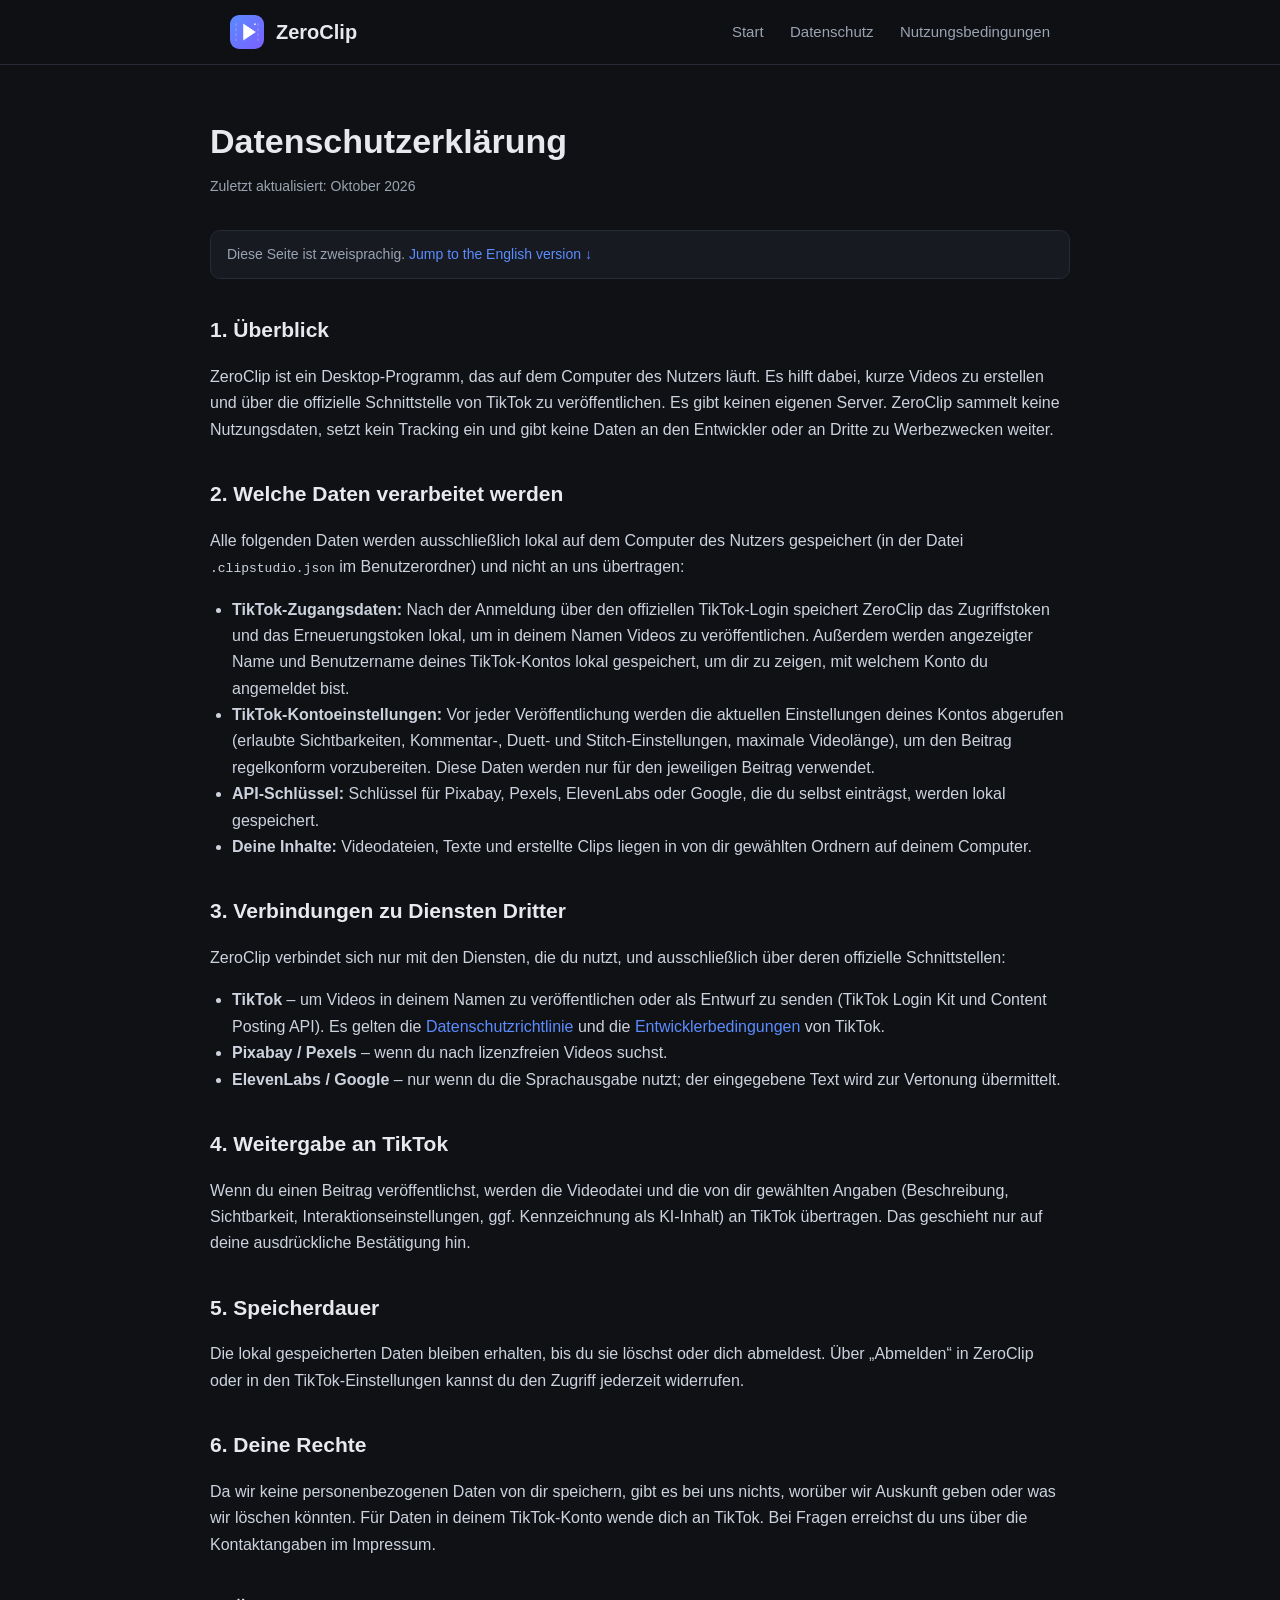
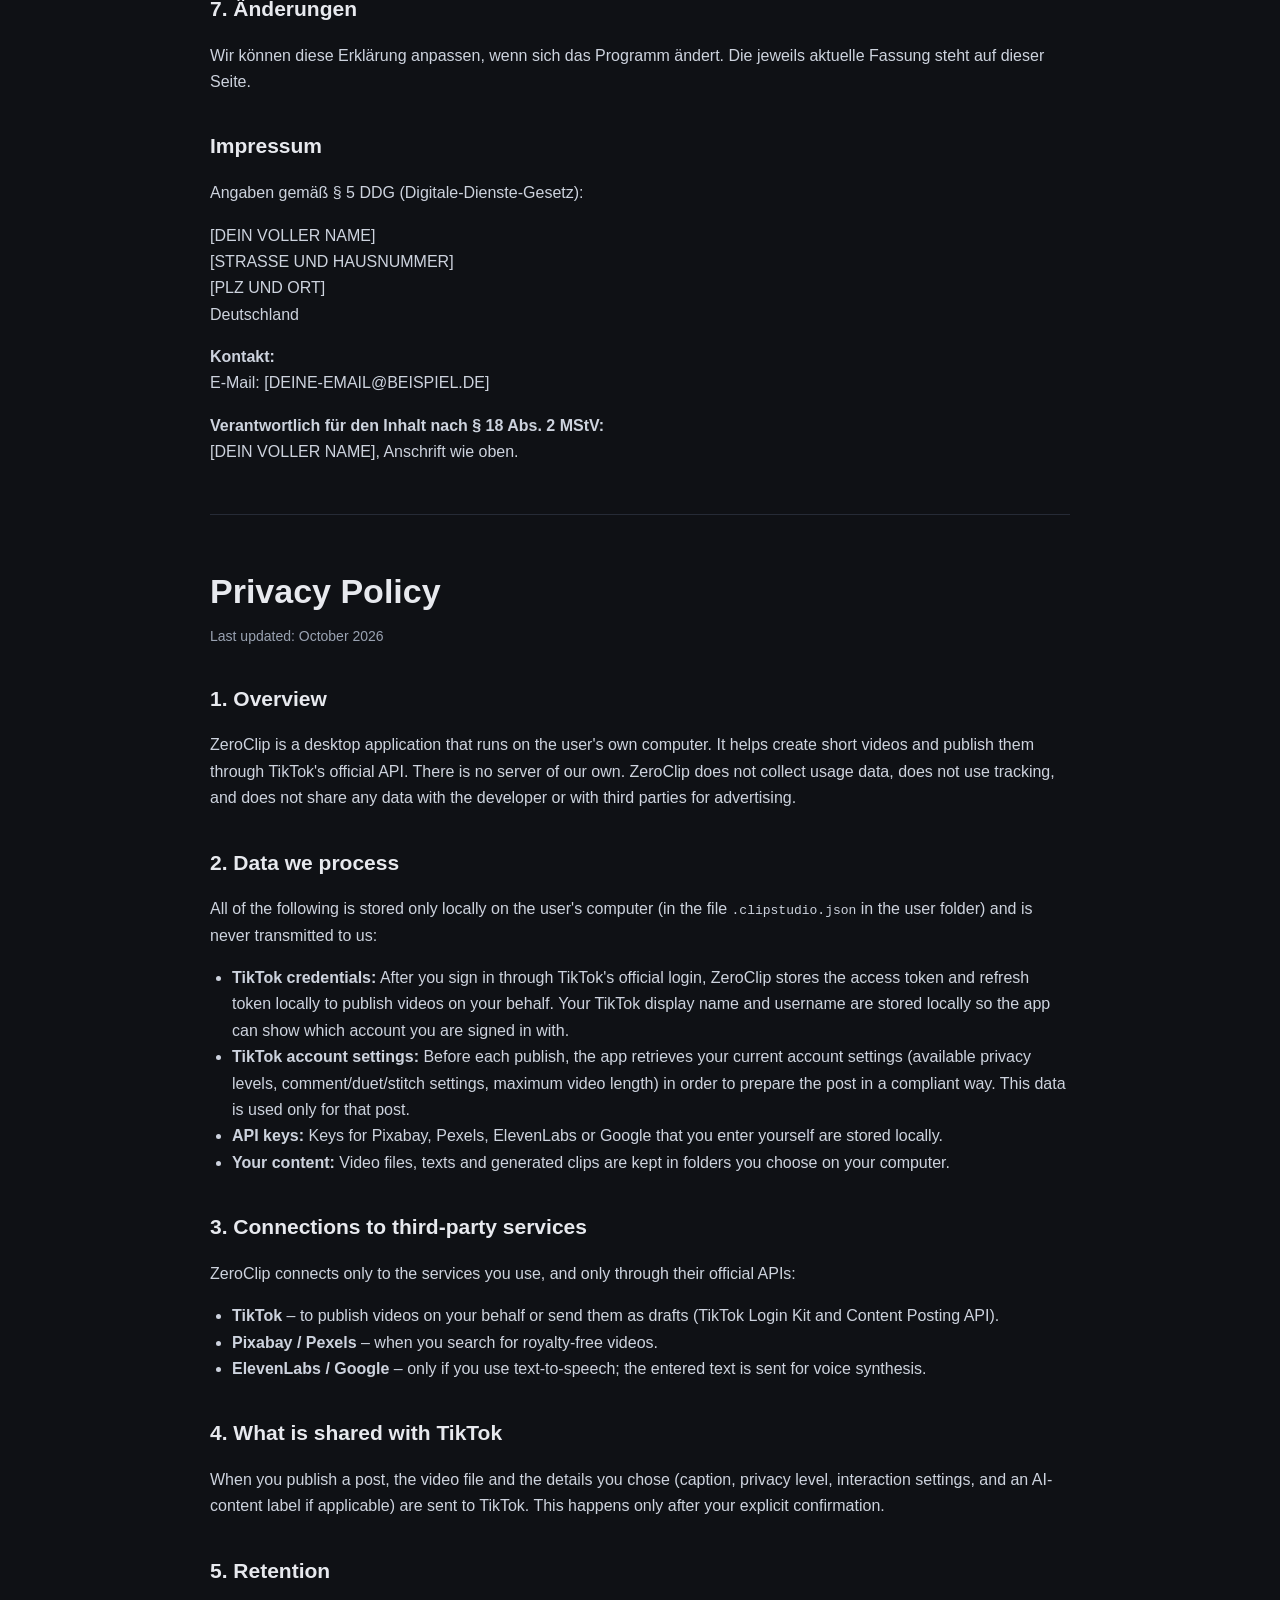
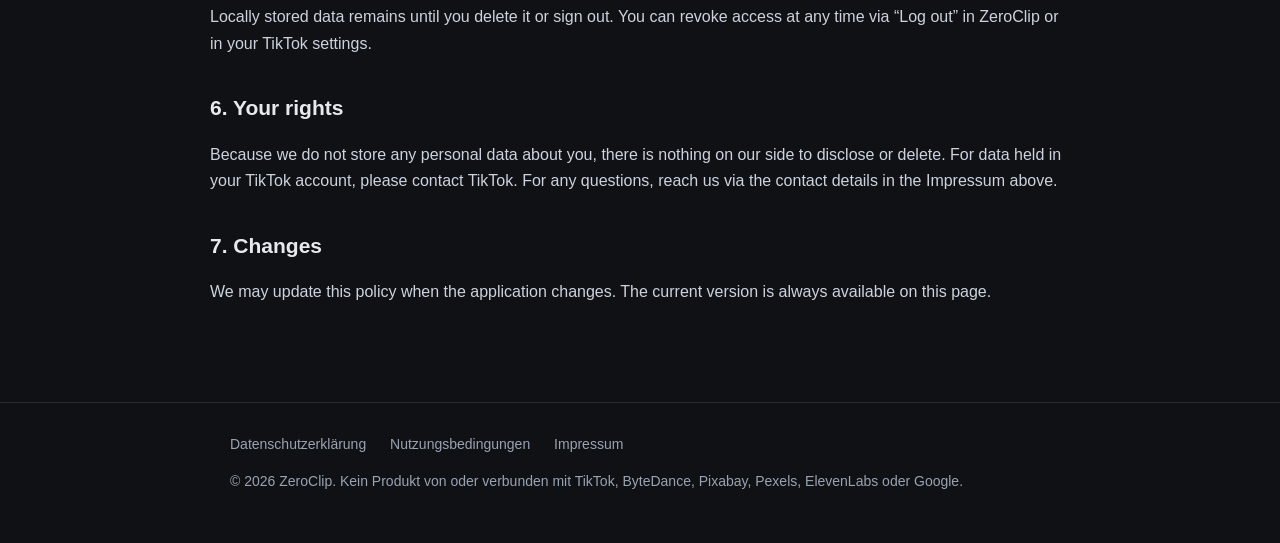
==== privacy.html @ b5a2f931 "Add files via upload" ====
<!doctype html>
<html lang="de">
<head>
<meta charset="utf-8">
<meta name="viewport" content="width=device-width, initial-scale=1">
<title>Datenschutzerklärung – ZeroClip</title>
<meta name="description" content="Datenschutzerklärung und Impressum von ZeroClip.">
<link rel="icon" type="image/png" href="icon.png">
<link rel="stylesheet" href="style.css">
</head>
<body>

<header class="top">
  <div class="wrap">
    <div class="brand"><a href="index.html" style="display:flex;align-items:center;gap:12px;color:inherit"><img src="icon.png" alt="ZeroClip"> ZeroClip</a></div>
    <nav class="nav">
      <a href="index.html">Start</a>
      <a href="privacy.html">Datenschutz</a>
      <a href="terms.html">Nutzungsbedingungen</a>
    </nav>
  </div>
</header>

<main class="wrap legal">
  <h1>Datenschutzerklärung</h1>
  <p class="updated">Zuletzt aktualisiert: <span id="d">Oktober 2026</span></p>

  <div class="lang-note">Diese Seite ist zweisprachig. <a href="#en">Jump to the English version ↓</a></div>

  <h2>1. Überblick</h2>
  <p>ZeroClip ist ein Desktop-Programm, das auf dem Computer des Nutzers läuft. Es hilft dabei, kurze
     Videos zu erstellen und über die offizielle Schnittstelle von TikTok zu veröffentlichen. Es gibt
     keinen eigenen Server. ZeroClip sammelt keine Nutzungsdaten, setzt kein Tracking ein und gibt keine
     Daten an den Entwickler oder an Dritte zu Werbezwecken weiter.</p>

  <h2>2. Welche Daten verarbeitet werden</h2>
  <p>Alle folgenden Daten werden ausschließlich lokal auf dem Computer des Nutzers gespeichert
     (in der Datei <code>.clipstudio.json</code> im Benutzerordner) und nicht an uns übertragen:</p>
  <ul>
    <li><strong>TikTok-Zugangsdaten:</strong> Nach der Anmeldung über den offiziellen TikTok-Login speichert
        ZeroClip das Zugriffstoken und das Erneuerungstoken lokal, um in deinem Namen Videos zu
        veröffentlichen. Außerdem werden angezeigter Name und Benutzername deines TikTok-Kontos lokal
        gespeichert, um dir zu zeigen, mit welchem Konto du angemeldet bist.</li>
    <li><strong>TikTok-Kontoeinstellungen:</strong> Vor jeder Veröffentlichung werden die aktuellen
        Einstellungen deines Kontos abgerufen (erlaubte Sichtbarkeiten, Kommentar-, Duett- und
        Stitch-Einstellungen, maximale Videolänge), um den Beitrag regelkonform vorzubereiten. Diese
        Daten werden nur für den jeweiligen Beitrag verwendet.</li>
    <li><strong>API-Schlüssel:</strong> Schlüssel für Pixabay, Pexels, ElevenLabs oder Google, die du
        selbst einträgst, werden lokal gespeichert.</li>
    <li><strong>Deine Inhalte:</strong> Videodateien, Texte und erstellte Clips liegen in von dir
        gewählten Ordnern auf deinem Computer.</li>
  </ul>

  <h2>3. Verbindungen zu Diensten Dritter</h2>
  <p>ZeroClip verbindet sich nur mit den Diensten, die du nutzt, und ausschließlich über deren offizielle
     Schnittstellen:</p>
  <ul>
    <li><strong>TikTok</strong> – um Videos in deinem Namen zu veröffentlichen oder als Entwurf zu senden
        (TikTok Login Kit und Content Posting API). Es gelten die
        <a href="https://www.tiktok.com/legal/privacy-policy" target="_blank" rel="noopener">Datenschutzrichtlinie</a>
        und die <a href="https://developers.tiktok.com/terms" target="_blank" rel="noopener">Entwicklerbedingungen</a> von TikTok.</li>
    <li><strong>Pixabay / Pexels</strong> – wenn du nach lizenzfreien Videos suchst.</li>
    <li><strong>ElevenLabs / Google</strong> – nur wenn du die Sprachausgabe nutzt; der eingegebene Text
        wird zur Vertonung übermittelt.</li>
  </ul>

  <h2>4. Weitergabe an TikTok</h2>
  <p>Wenn du einen Beitrag veröffentlichst, werden die Videodatei und die von dir gewählten Angaben
     (Beschreibung, Sichtbarkeit, Interaktionseinstellungen, ggf. Kennzeichnung als KI-Inhalt) an TikTok
     übertragen. Das geschieht nur auf deine ausdrückliche Bestätigung hin.</p>

  <h2>5. Speicherdauer</h2>
  <p>Die lokal gespeicherten Daten bleiben erhalten, bis du sie löschst oder dich abmeldest. Über
     „Abmelden“ in ZeroClip oder in den TikTok-Einstellungen kannst du den Zugriff jederzeit widerrufen.</p>

  <h2>6. Deine Rechte</h2>
  <p>Da wir keine personenbezogenen Daten von dir speichern, gibt es bei uns nichts, worüber wir Auskunft
     geben oder was wir löschen könnten. Für Daten in deinem TikTok-Konto wende dich an TikTok. Bei Fragen
     erreichst du uns über die Kontaktangaben im Impressum.</p>

  <h2>7. Änderungen</h2>
  <p>Wir können diese Erklärung anpassen, wenn sich das Programm ändert. Die jeweils aktuelle Fassung
     steht auf dieser Seite.</p>

  <h2 id="impressum">Impressum</h2>
  <p>Angaben gemäß § 5 DDG (Digitale-Dienste-Gesetz):</p>
  <p>
    [DEIN VOLLER NAME]<br>
    [STRASSE UND HAUSNUMMER]<br>
    [PLZ UND ORT]<br>
    Deutschland
  </p>
  <p><strong>Kontakt:</strong><br>
    E-Mail: [DEINE-EMAIL@BEISPIEL.DE]
  </p>
  <p><strong>Verantwortlich für den Inhalt nach § 18 Abs. 2 MStV:</strong><br>
    [DEIN VOLLER NAME], Anschrift wie oben.</p>

  <hr style="border:none;border-top:1px solid var(--border);margin:48px 0">

  <h1 id="en">Privacy Policy</h1>
  <p class="updated">Last updated: October 2026</p>

  <h2>1. Overview</h2>
  <p>ZeroClip is a desktop application that runs on the user's own computer. It helps create short videos
     and publish them through TikTok's official API. There is no server of our own. ZeroClip does not
     collect usage data, does not use tracking, and does not share any data with the developer or with
     third parties for advertising.</p>

  <h2>2. Data we process</h2>
  <p>All of the following is stored only locally on the user's computer (in the file
     <code>.clipstudio.json</code> in the user folder) and is never transmitted to us:</p>
  <ul>
    <li><strong>TikTok credentials:</strong> After you sign in through TikTok's official login, ZeroClip
        stores the access token and refresh token locally to publish videos on your behalf. Your TikTok
        display name and username are stored locally so the app can show which account you are signed in with.</li>
    <li><strong>TikTok account settings:</strong> Before each publish, the app retrieves your current
        account settings (available privacy levels, comment/duet/stitch settings, maximum video length)
        in order to prepare the post in a compliant way. This data is used only for that post.</li>
    <li><strong>API keys:</strong> Keys for Pixabay, Pexels, ElevenLabs or Google that you enter yourself
        are stored locally.</li>
    <li><strong>Your content:</strong> Video files, texts and generated clips are kept in folders you choose
        on your computer.</li>
  </ul>

  <h2>3. Connections to third-party services</h2>
  <p>ZeroClip connects only to the services you use, and only through their official APIs:</p>
  <ul>
    <li><strong>TikTok</strong> – to publish videos on your behalf or send them as drafts (TikTok Login Kit
        and Content Posting API).</li>
    <li><strong>Pixabay / Pexels</strong> – when you search for royalty-free videos.</li>
    <li><strong>ElevenLabs / Google</strong> – only if you use text-to-speech; the entered text is sent for
        voice synthesis.</li>
  </ul>

  <h2>4. What is shared with TikTok</h2>
  <p>When you publish a post, the video file and the details you chose (caption, privacy level, interaction
     settings, and an AI-content label if applicable) are sent to TikTok. This happens only after your
     explicit confirmation.</p>

  <h2>5. Retention</h2>
  <p>Locally stored data remains until you delete it or sign out. You can revoke access at any time via
     “Log out” in ZeroClip or in your TikTok settings.</p>

  <h2>6. Your rights</h2>
  <p>Because we do not store any personal data about you, there is nothing on our side to disclose or
     delete. For data held in your TikTok account, please contact TikTok. For any questions, reach us via
     the contact details in the Impressum above.</p>

  <h2>7. Changes</h2>
  <p>We may update this policy when the application changes. The current version is always available on this page.</p>
</main>

<footer>
  <div class="wrap">
    <div class="links">
      <a href="privacy.html">Datenschutzerklärung</a>
      <a href="terms.html">Nutzungsbedingungen</a>
      <a href="#impressum">Impressum</a>
    </div>
    <div class="copy">© <span id="y">2026</span> ZeroClip. Kein Produkt von oder verbunden mit TikTok, ByteDance, Pixabay, Pexels, ElevenLabs oder Google.</div>
  </div>
</footer>
<script>document.getElementById('y').textContent = new Date().getFullYear();</script>
</body>
</html>
---- style.css ----
/* ZeroClip – Webseite für die TikTok-App-Prüfung
   Zum Umbenennen: ersetze überall "ZeroClip" durch deinen App-Namen. */
:root {
  --bg: #0f1115;
  --panel: #171a21;
  --text: #e7e9ee;
  --muted: #9aa3b2;
  --accent: #5b8cff;
  --accent2: #7b61ff;
  --border: #262b36;
  --maxw: 860px;
}
* { box-sizing: border-box; }
html { scroll-behavior: smooth; }
body {
  margin: 0;
  font-family: -apple-system, "Segoe UI", Roboto, Helvetica, Arial, sans-serif;
  background: var(--bg);
  color: var(--text);
  line-height: 1.65;
}
a { color: var(--accent); text-decoration: none; }
a:hover { text-decoration: underline; }
.wrap { max-width: var(--maxw); margin: 0 auto; padding: 0 20px; }

/* Kopf */
.top {
  position: sticky; top: 0; z-index: 10;
  background: rgba(15,17,21,0.85);
  backdrop-filter: blur(10px);
  border-bottom: 1px solid var(--border);
}
.top .wrap { display: flex; align-items: center; justify-content: space-between; height: 64px; }
.brand { display: flex; align-items: center; gap: 12px; font-weight: 700; font-size: 20px; }
.brand img { width: 34px; height: 34px; border-radius: 9px; }
.nav a { color: var(--muted); margin-left: 22px; font-size: 15px; }
.nav a:hover { color: var(--text); text-decoration: none; }

/* Held */
.hero { padding: 86px 0 64px; text-align: center; }
.hero h1 { font-size: 44px; line-height: 1.1; margin: 0 0 18px; letter-spacing: -0.5px; }
.hero .grad {
  background: linear-gradient(90deg, var(--accent), var(--accent2));
  -webkit-background-clip: text; background-clip: text; color: transparent;
}
.hero p { font-size: 20px; color: var(--muted); max-width: 640px; margin: 0 auto 30px; }
.btn {
  display: inline-block; padding: 13px 26px; border-radius: 11px; font-weight: 600;
  background: linear-gradient(90deg, var(--accent), var(--accent2)); color: #fff;
}
.btn:hover { text-decoration: none; opacity: 0.92; }
.btn.ghost { background: transparent; border: 1px solid var(--border); color: var(--text); margin-left: 10px; }

/* Abschnitte */
section { padding: 52px 0; border-top: 1px solid var(--border); }
section h2 { font-size: 30px; margin: 0 0 10px; letter-spacing: -0.3px; }
.lead { color: var(--muted); font-size: 18px; margin: 0 0 32px; }
.grid { display: grid; grid-template-columns: repeat(2, 1fr); gap: 20px; }
.card {
  background: var(--panel); border: 1px solid var(--border); border-radius: 14px; padding: 22px;
}
.card h3 { margin: 0 0 8px; font-size: 18px; }
.card p { margin: 0; color: var(--muted); font-size: 15px; }
.steps { counter-reset: s; list-style: none; padding: 0; margin: 0; }
.steps li { position: relative; padding: 0 0 20px 52px; }
.steps li::before {
  counter-increment: s; content: counter(s);
  position: absolute; left: 0; top: -2px; width: 34px; height: 34px;
  display: grid; place-items: center; border-radius: 50%;
  background: linear-gradient(135deg, var(--accent), var(--accent2)); color: #fff; font-weight: 700;
}

/* Rechtstexte */
.legal { padding: 48px 0 80px; }
.legal h1 { font-size: 34px; margin: 0 0 6px; }
.legal .updated { color: var(--muted); font-size: 14px; margin: 0 0 32px; }
.legal h2 { font-size: 21px; margin: 34px 0 8px; }
.legal h3 { font-size: 17px; margin: 22px 0 6px; }
.legal p, .legal li { color: #cdd3de; }
.legal ul { padding-left: 22px; }
.lang-note {
  background: var(--panel); border: 1px solid var(--border); border-radius: 10px;
  padding: 12px 16px; color: var(--muted); font-size: 14px; margin-bottom: 30px;
}

/* Fuß */
footer { border-top: 1px solid var(--border); padding: 30px 0 50px; color: var(--muted); font-size: 14px; }
footer .links a { color: var(--muted); margin-right: 20px; }
footer .links a:hover { color: var(--text); }
footer .copy { margin-top: 14px; }

@media (max-width: 680px) {
  .hero h1 { font-size: 34px; }
  .grid { grid-template-columns: 1fr; }
  .nav a { margin-left: 14px; font-size: 14px; }
  .btn.ghost { margin-left: 0; margin-top: 10px; }
}
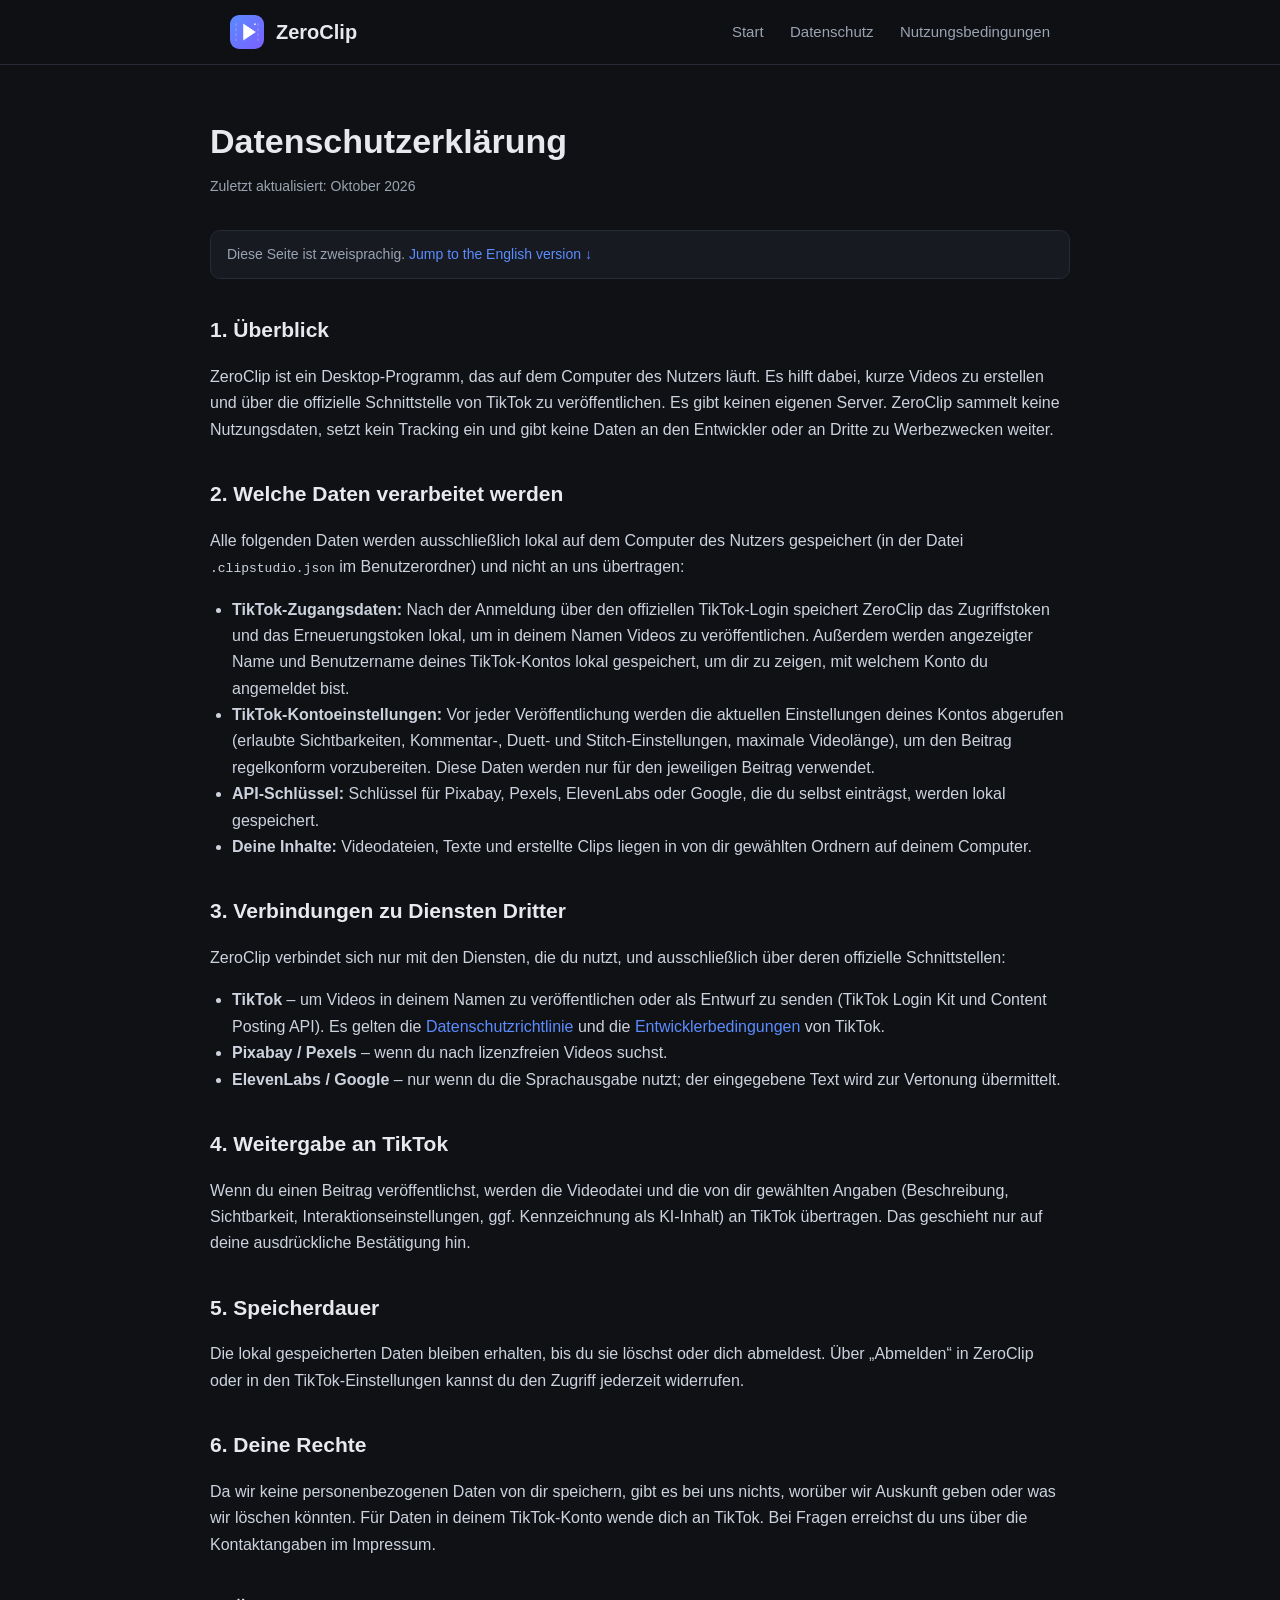
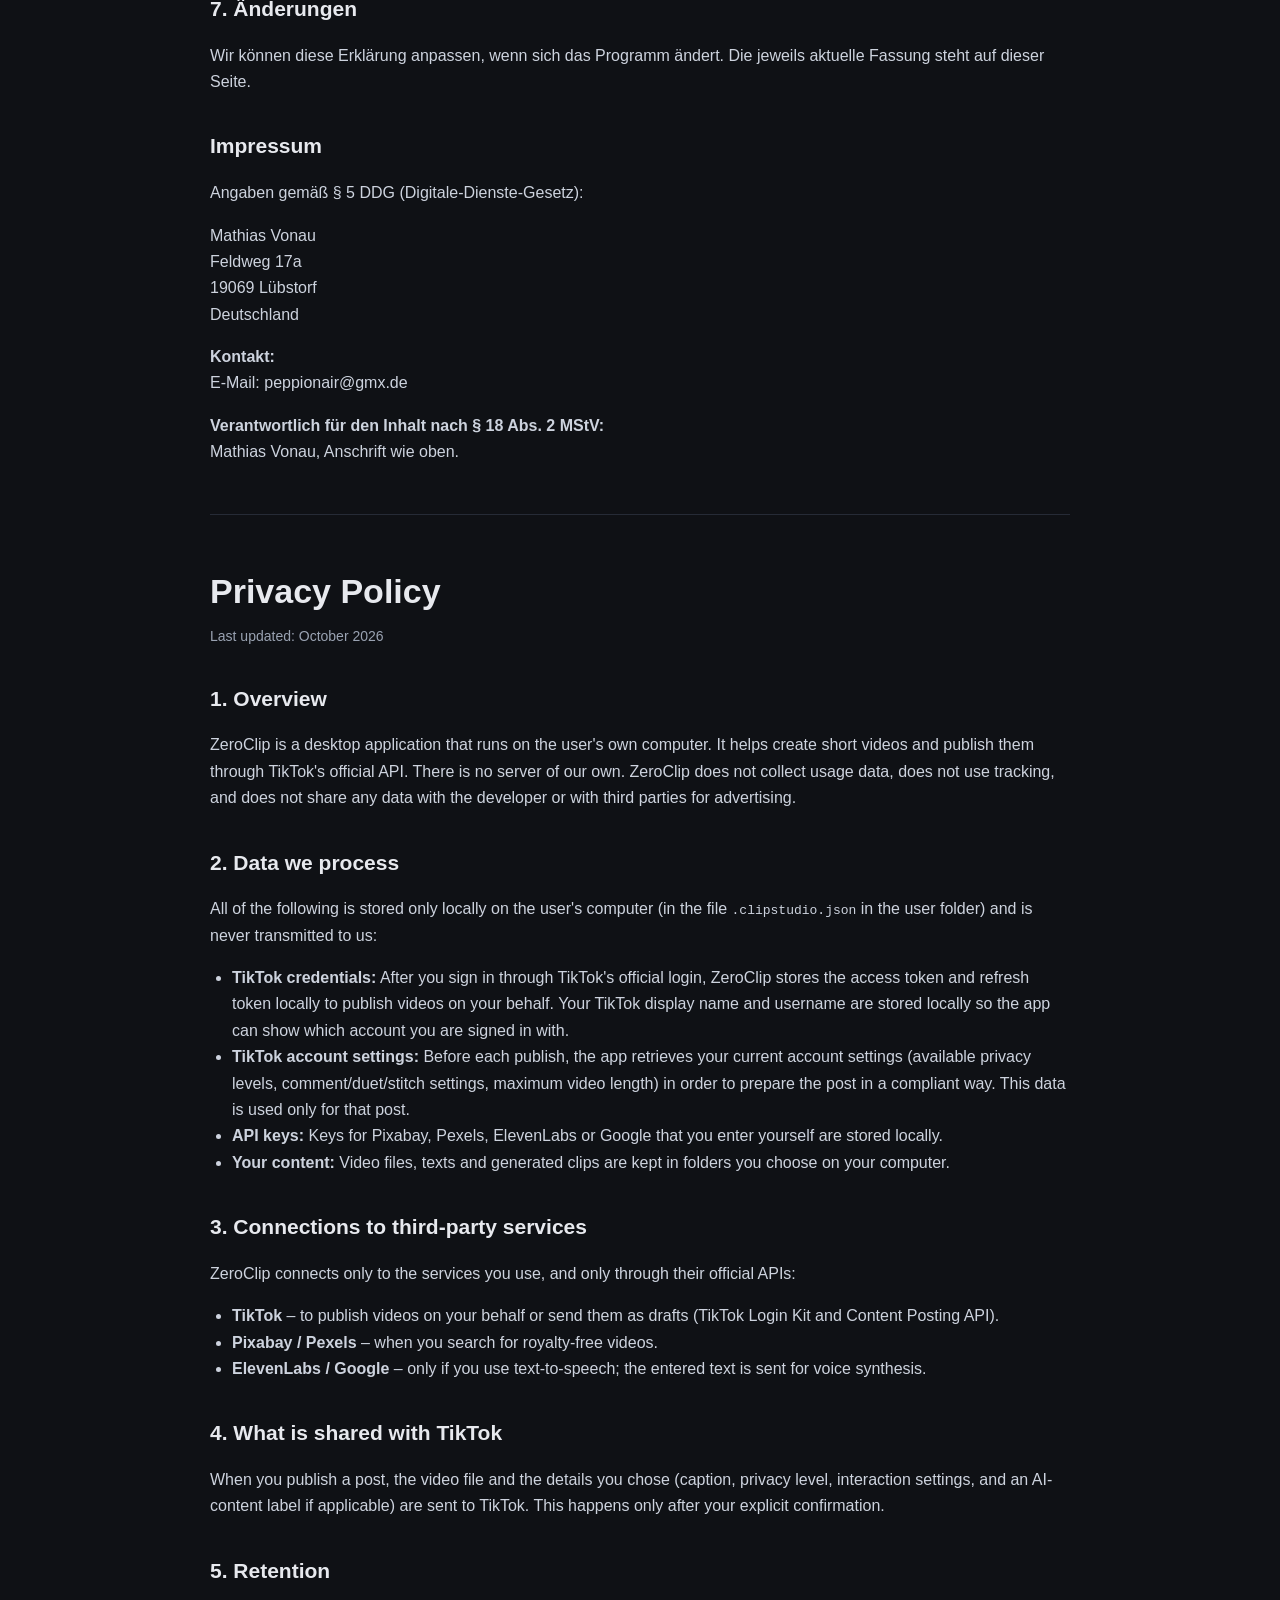
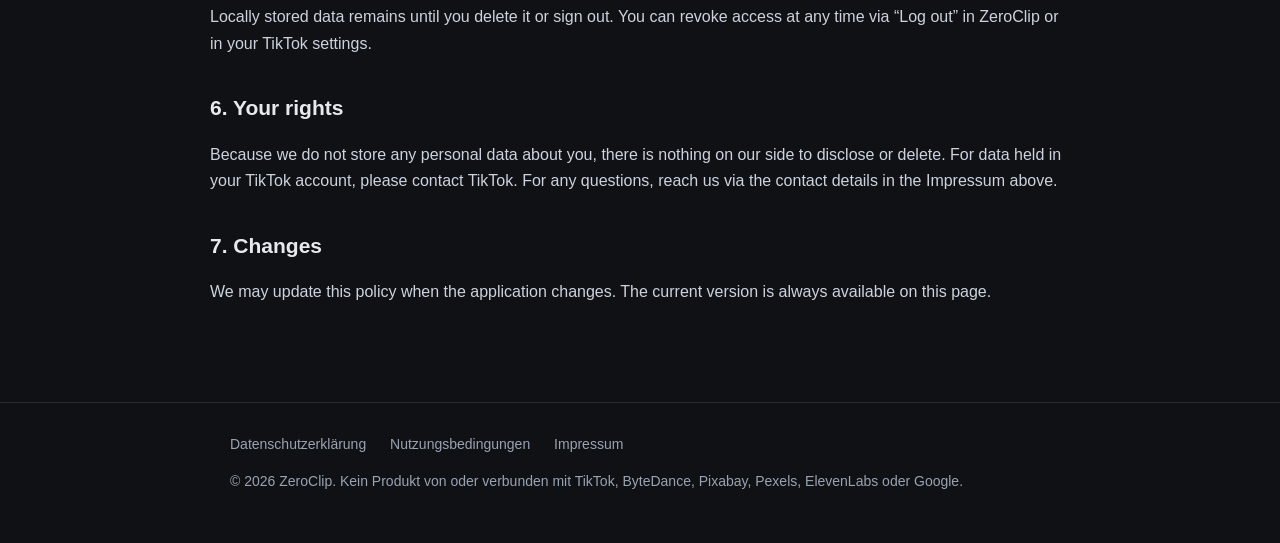
==== commit aa260404: "Update privacy.html" ====
--- a/privacy.html
+++ b/privacy.html
@@ -85,16 +85,16 @@
   <h2 id="impressum">Impressum</h2>
   <p>Angaben gemäß § 5 DDG (Digitale-Dienste-Gesetz):</p>
   <p>
-    [DEIN VOLLER NAME]<br>
-    [STRASSE UND HAUSNUMMER]<br>
-    [PLZ UND ORT]<br>
+    Mathias Vonau<br>
+    Feldweg 17a<br>
+    19069 Lübstorf<br>
     Deutschland
   </p>
   <p><strong>Kontakt:</strong><br>
-    E-Mail: [DEINE-EMAIL@BEISPIEL.DE]
+    E-Mail: peppionair@gmx.de
   </p>
   <p><strong>Verantwortlich für den Inhalt nach § 18 Abs. 2 MStV:</strong><br>
-    [DEIN VOLLER NAME], Anschrift wie oben.</p>
+    Mathias Vonau, Anschrift wie oben.</p>
 
   <hr style="border:none;border-top:1px solid var(--border);margin:48px 0">
 
